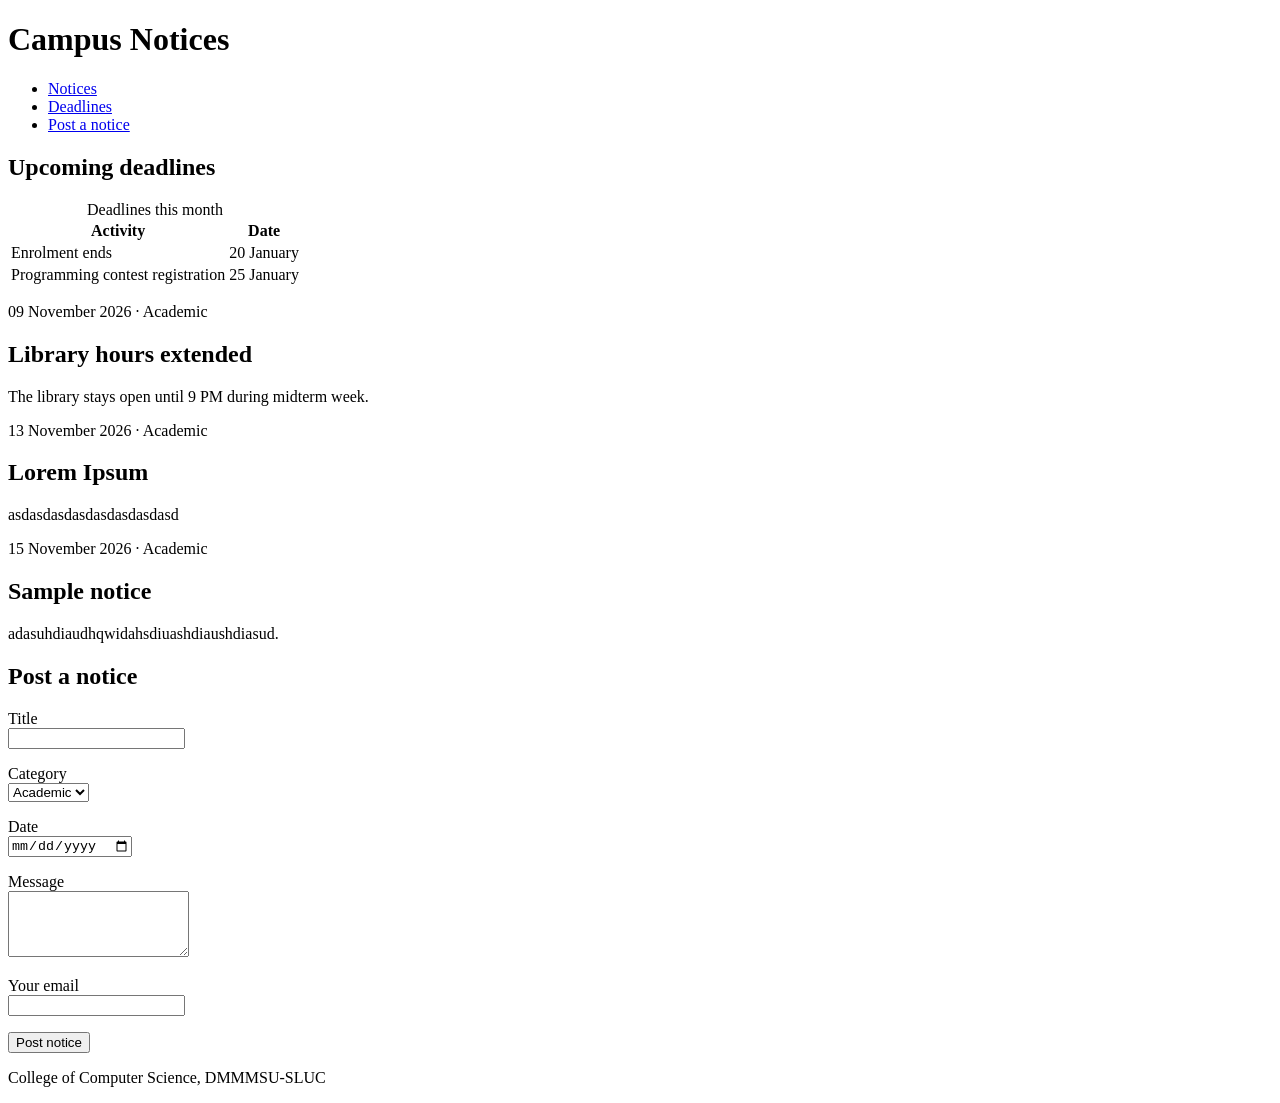
==== index.html @ dfbb7d06 "Add semantic Campus Notices page and notice form" ====
<!DOCTYPE html>
<html lang="en">
<head>
  <meta charset="utf-8">
  <meta name="viewport" content="width=device-width, initial-scale=1">
  <title>Campus Notices</title>
</head>
<body>
  <header>
    <h1>Campus Notices</h1>

    <nav aria-label="Main">
  <ul>
    <li><a href="#notices">Notices</a></li>
    <li><a href="#deadlines">Deadlines</a></li>
    <li><a href="#submit">Post a notice</a></li>
  </ul>
</nav>

<section id="deadlines">
  <h2>Upcoming deadlines</h2>
  <table>
    <caption>Deadlines this month</caption>
    <thead>
      <tr><th scope="col">Activity</th><th scope="col">Date</th></tr>
    </thead>
    <tbody>
      <tr><td>Enrolment ends</td><td>20 January</td></tr>
      <tr><td>Programming contest registration</td><td>25 January</td></tr>
    </tbody>
  </table>
</section>
  </header>

  <main>
    <section id="notices">
    <article class="notice">
        <p class="meta">
            <time datetime="2026-11-09">09 November 2026</time> · <span class="tag">Academic</span>
        </p>
      <h2>Library hours extended</h2>
      <p>The library stays open until 9 PM during midterm week.</p>
    </article>

    <article class="notice">
        <p class="meta">
            <time datetime="2026-11-09">13 November 2026</time> · <span class="tag">Academic</span>
        </p>
      <h2>Lorem Ipsum</h2>
      <p>asdasdasdasdasdasdasdasd</p>
    </article>

    <article class="notice">
        <p class="meta">
            <time datetime="2026-11-09">15 November 2026</time> · <span class="tag">Academic</span>
        </p>
      <h2>Sample notice</h2>
      <p>adasuhdiaudhqwidahsdiuashdiaushdiasud.</p>
    </article>
    </section>

    <section id="submit">
  <h2>Post a notice</h2>
  <form action="#" method="post">
    <p>
      <label for="title">Title</label><br>
      <input type="text" id="title" name="title" required maxlength="100">
    </p>
    <p>
      <label for="category">Category</label><br>
      <select id="category" name="category">
        <option value="academic">Academic</option>
        <option value="event">Event</option>
        <option value="general">General</option>
      </select>
    </p>
    <p>
      <label for="date">Date</label><br>
      <input type="date" id="date" name="date">
    </p>
    <p>
      <label for="message">Message</label><br>
      <textarea id="message" name="message" rows="4" required></textarea>
    </p>
    <p>
      <label for="email">Your email</label><br>
      <input type="email" id="email" name="email" required>
    </p>
    <button type="submit">Post notice</button>
  </form>
</section>
  </main>
  <footer>
    <p>College of Computer Science, DMMMSU-SLUC</p>
  </footer>
</body>
</html>
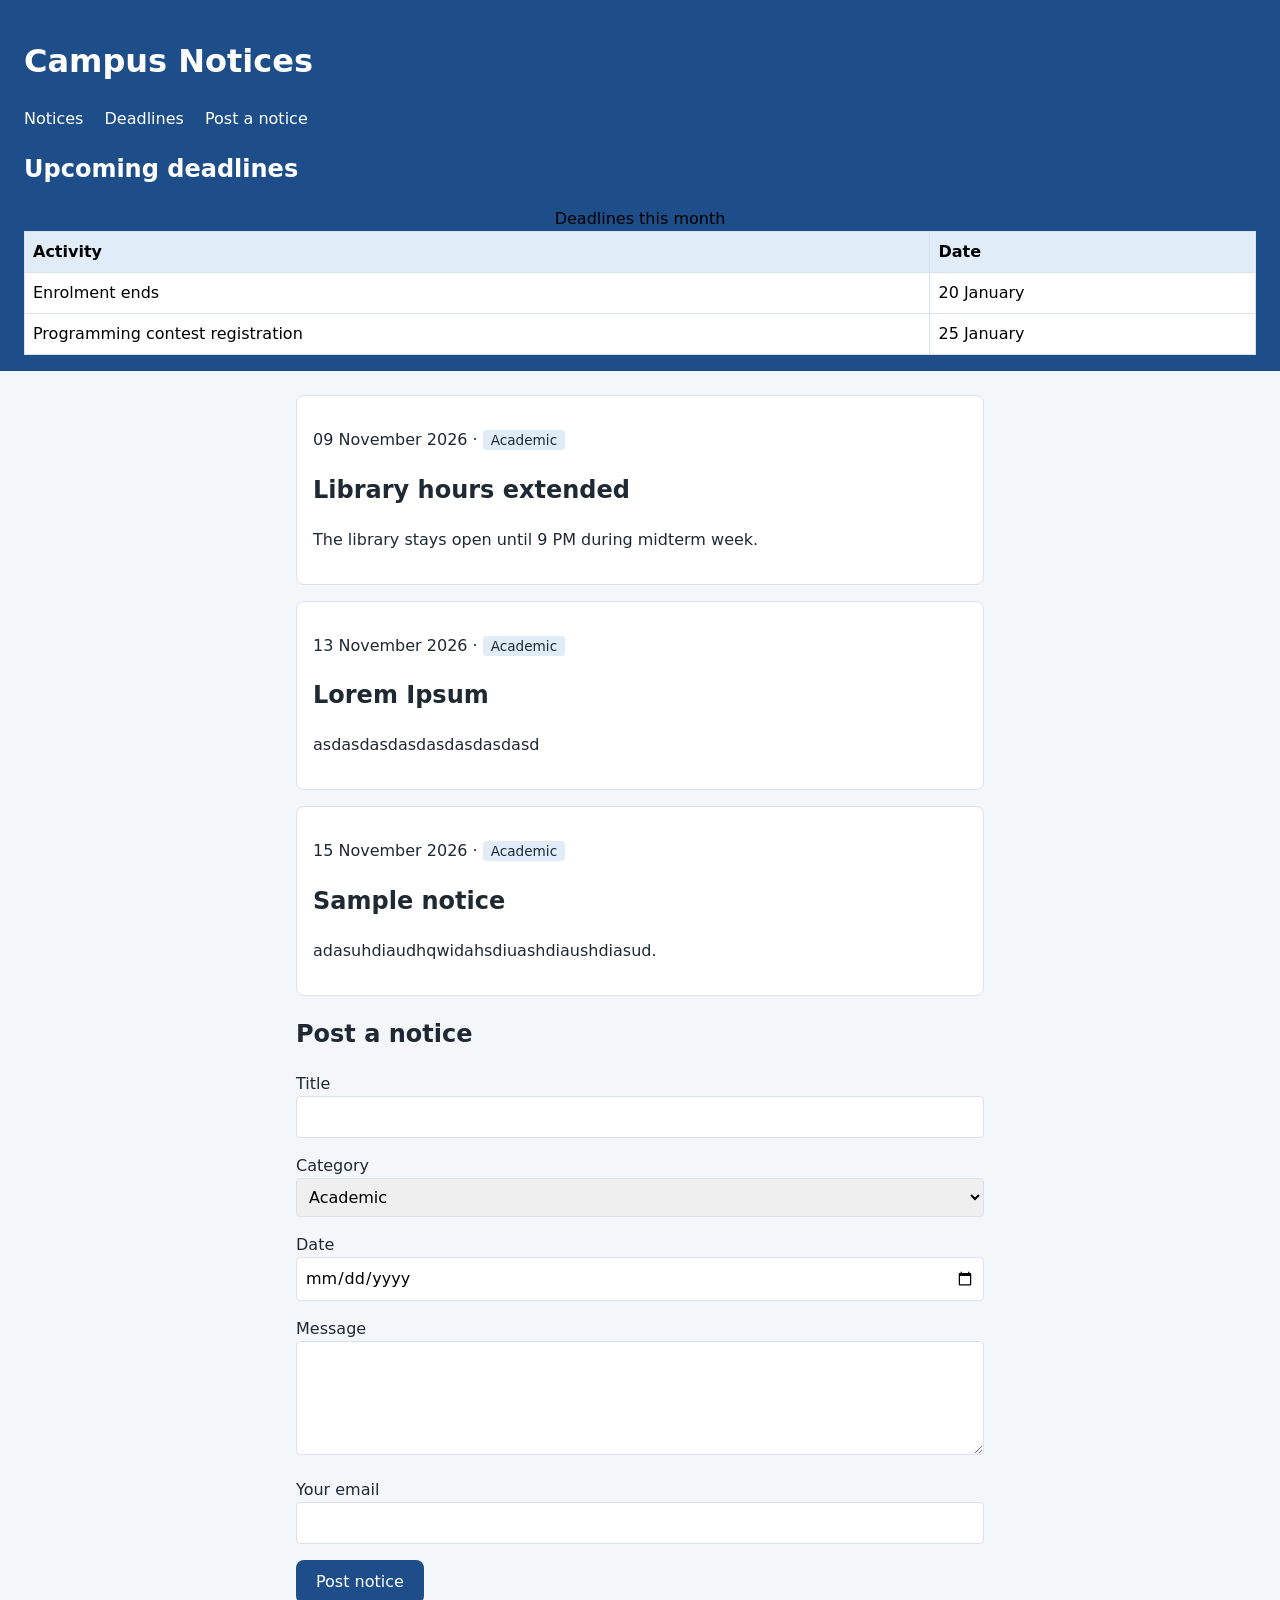
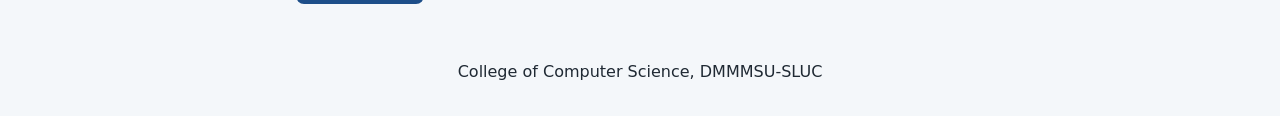
==== commit fadb3bf9: "Add external stylesheet with variables" ====
--- a/index.html
+++ b/index.html
@@ -4,6 +4,7 @@
   <meta charset="utf-8">
   <meta name="viewport" content="width=device-width, initial-scale=1">
   <title>Campus Notices</title>
+  <link rel="stylesheet" href="./styles.css">
 </head>
 <body>
   <header>
--- a/styles.css
+++ b/styles.css
@@ -0,0 +1,81 @@
+:root {
+  --brand: #1d4e89;
+  --brand-soft: #e0ecf8;
+  --surface: #ffffff;
+  --page: #f4f7fa;
+  --text: #1f2933;
+  --border: #d9e2ec;
+  --radius: 8px;
+}
+
+* { box-sizing: border-box; }
+
+body {
+  font-family: system-ui, sans-serif;
+  font-size: 1rem;
+  line-height: 1.5;
+  margin: 0;
+  background: var(--page);
+  color: var(--text);
+}
+
+header {
+  background: var(--brand);
+  color: white;
+  padding: 16px 24px;
+}
+
+main {
+  max-width: 720px;
+  margin: 24px auto;
+  padding: 0 16px;
+}
+
+.notice {
+  background: var(--surface);
+  border: 1px solid var(--border);
+  border-radius: var(--radius);
+  padding: 16px;
+  margin-bottom: 16px;
+}
+
+.tag {
+  background: var(--brand-soft);
+  border-radius: 4px;
+  padding: 2px 8px;
+  font-size: 0.85rem;
+}
+
+footer {
+  text-align: center;
+  padding: 16px;
+}
+
+nav ul { list-style: none; margin: 0; padding: 0; }
+nav li { display: inline-block; margin-right: 16px; }
+nav a { color: white; text-decoration: none; }
+nav a:hover { text-decoration: underline; }
+
+table { border-collapse: collapse; width: 100%; background: var(--surface); color: black }
+th, td { border: 1px solid var(--border); padding: 8px; text-align: left; }
+th { background: var(--brand-soft); }
+
+input, select, textarea {
+  width: 100%;
+  padding: 8px;
+  border: 1px solid var(--border);
+  border-radius: 4px;
+  font: inherit;
+}
+input:focus, select:focus, textarea:focus { outline: 3px solid var(--brand); }
+
+button {
+  background: var(--brand);
+  color: white;
+  border: 0;
+  border-radius: var(--radius);
+  padding: 10px 20px;
+  font: inherit;
+  cursor: pointer;
+}
+button:hover { background: #163b69; }
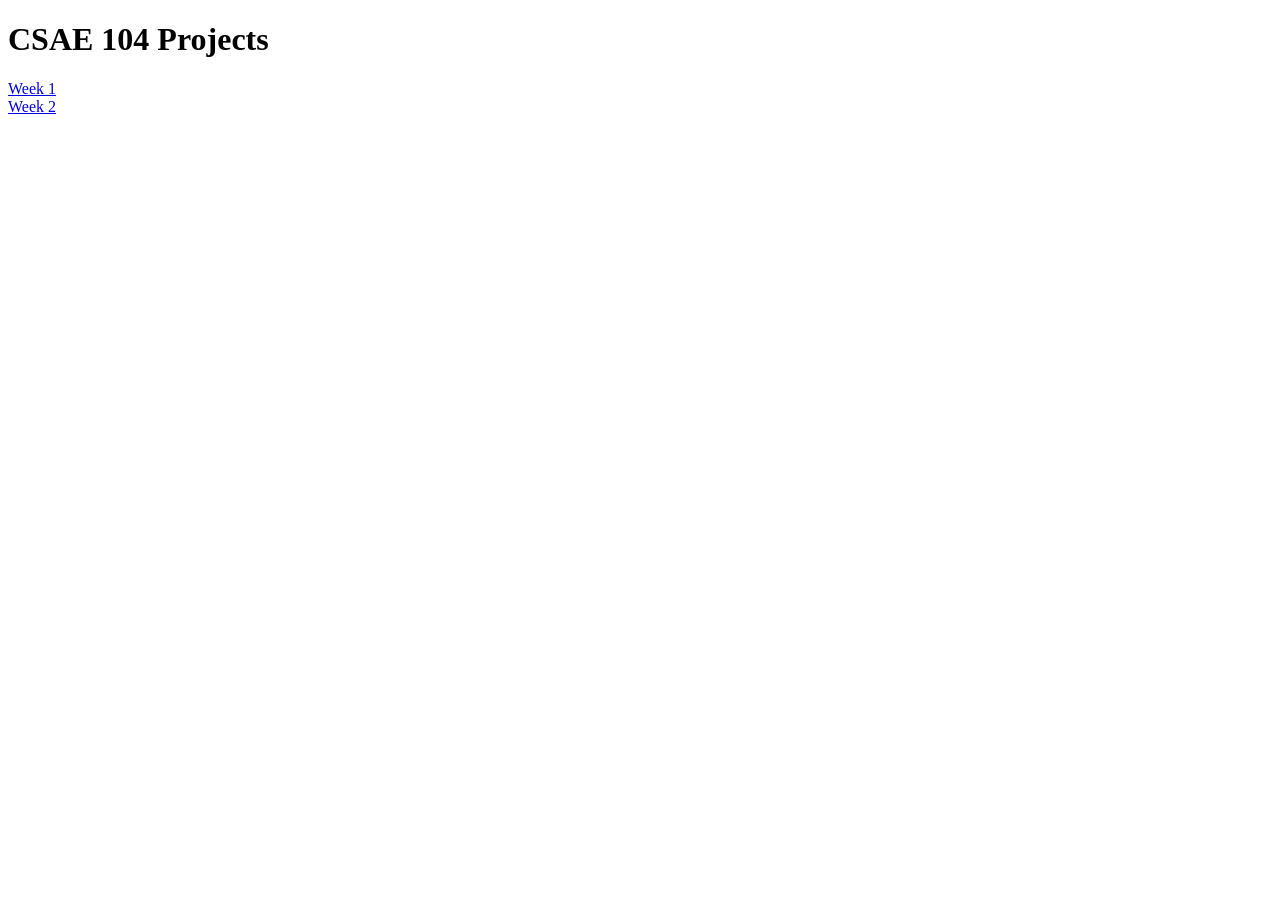
==== commit e185b363: "Main index" ====
--- a/index.html
+++ b/index.html
@@ -3,96 +3,13 @@
 <head>
   <meta charset="utf-8">
   <meta name="viewport" content="width=device-width, initial-scale=1">
-  <title>Campus Notices</title>
-  <link rel="stylesheet" href="./styles.css">
+  <title>CSAE 104 Projects</title>
 </head>
-<body>
-  <header>
-    <h1>Campus Notices</h1>
+<h1>CSAE 104 Projects</h1>
+<a href="week1/week1.html">Week 1</a><br>
+<a href="week2/week2.html">Week 2</a> 
 
-    <nav aria-label="Main">
-  <ul>
-    <li><a href="#notices">Notices</a></li>
-    <li><a href="#deadlines">Deadlines</a></li>
-    <li><a href="#submit">Post a notice</a></li>
-  </ul>
-</nav>
 
-<section id="deadlines">
-  <h2>Upcoming deadlines</h2>
-  <table>
-    <caption>Deadlines this month</caption>
-    <thead>
-      <tr><th scope="col">Activity</th><th scope="col">Date</th></tr>
-    </thead>
-    <tbody>
-      <tr><td>Enrolment ends</td><td>20 January</td></tr>
-      <tr><td>Programming contest registration</td><td>25 January</td></tr>
-    </tbody>
-  </table>
-</section>
-  </header>
+</body>
 
-  <main>
-    <section id="notices">
-    <article class="notice">
-        <p class="meta">
-            <time datetime="2026-11-09">09 November 2026</time> · <span class="tag">Academic</span>
-        </p>
-      <h2>Library hours extended</h2>
-      <p>The library stays open until 9 PM during midterm week.</p>
-    </article>
-
-    <article class="notice">
-        <p class="meta">
-            <time datetime="2026-11-09">13 November 2026</time> · <span class="tag">Academic</span>
-        </p>
-      <h2>Lorem Ipsum</h2>
-      <p>asdasdasdasdasdasdasdasd</p>
-    </article>
-
-    <article class="notice">
-        <p class="meta">
-            <time datetime="2026-11-09">15 November 2026</time> · <span class="tag">Academic</span>
-        </p>
-      <h2>Sample notice</h2>
-      <p>adasuhdiaudhqwidahsdiuashdiaushdiasud.</p>
-    </article>
-    </section>
-
-    <section id="submit">
-  <h2>Post a notice</h2>
-  <form action="#" method="post">
-    <p>
-      <label for="title">Title</label><br>
-      <input type="text" id="title" name="title" required maxlength="100">
-    </p>
-    <p>
-      <label for="category">Category</label><br>
-      <select id="category" name="category">
-        <option value="academic">Academic</option>
-        <option value="event">Event</option>
-        <option value="general">General</option>
-      </select>
-    </p>
-    <p>
-      <label for="date">Date</label><br>
-      <input type="date" id="date" name="date">
-    </p>
-    <p>
-      <label for="message">Message</label><br>
-      <textarea id="message" name="message" rows="4" required></textarea>
-    </p>
-    <p>
-      <label for="email">Your email</label><br>
-      <input type="email" id="email" name="email" required>
-    </p>
-    <button type="submit">Post notice</button>
-  </form>
-</section>
-  </main>
-  <footer>
-    <p>College of Computer Science, DMMMSU-SLUC</p>
-  </footer>
-</body>
 </html>
